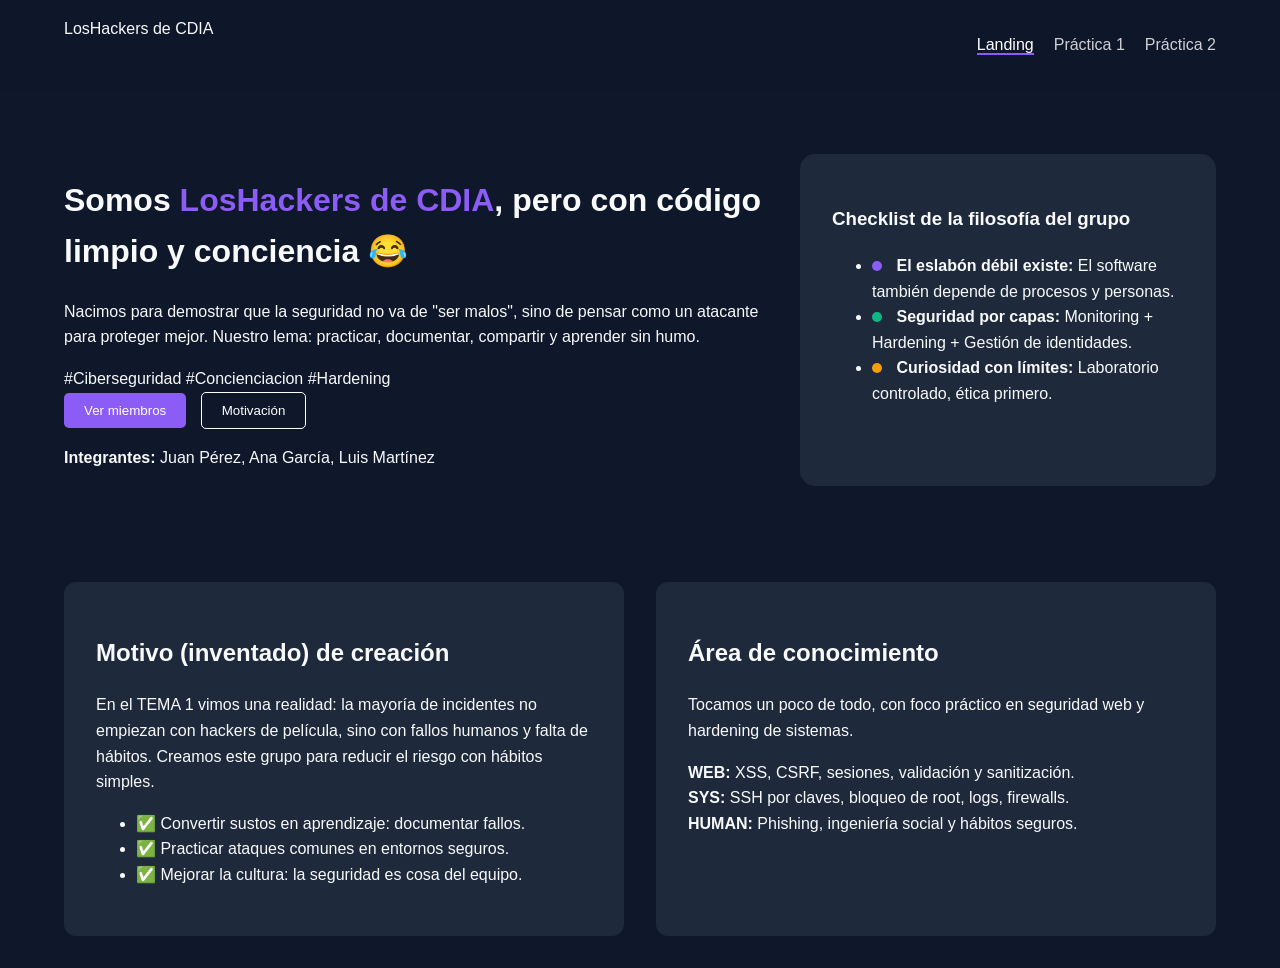
==== index.html @ 5f82275f "Commit inicial" ====
<!doctype html>
<html lang="es">
    <head>
        <meta charset="UTF-8" />
        <meta name="viewport" content="width=device-width, initial-scale=1.0" />
        <title>LosHackers de CDIA - Landing</title>
        <link rel="stylesheet" href="assets/styles.css" />
    </head>
    <body>
        <nav>
            <div class="logo">LosHackers de CDIA</div>
            <ul>
                <li><a href="index.html" class="active">Landing</a></li>
                <li><a href="practica1.html">Práctica 1</a></li>
                <li><a href="#">Práctica 2</a></li>
            </ul>
        </nav>

        <header class="hero">
            <div class="hero-content">
                <h1>
                    Somos <span class="highlight">LosHackers de CDIA</span>,
                    pero con código limpio y conciencia 😂
                </h1>
                <p>
                    Nacimos para demostrar que la seguridad no va de "ser
                    malos", sino de pensar como un atacante para proteger mejor.
                    Nuestro lema: practicar, documentar, compartir y aprender
                    sin humo.
                </p>
                <div class="tags">
                    <span>#Ciberseguridad</span> <span>#Concienciacion</span>
                    <span>#Hardening</span>
                </div>
                <div class="buttons">
                    <button class="btn-primary">Ver miembros</button>
                    <button class="btn-secondary">Motivación</button>
                </div>
                <div class="members">
                    <p>
                        <strong>Integrantes:</strong> Juan Pérez, Ana García,
                        Luis Martínez
                    </p>
                </div>
            </div>
            <div class="philosophy-card">
                <h3>Checklist de la filosofía del grupo</h3>
                <ul>
                    <li>
                        <span class="dot purple"></span>
                        <strong>El eslabón débil existe:</strong> El software
                        también depende de procesos y personas.
                    </li>
                    <li>
                        <span class="dot green"></span>
                        <strong>Seguridad por capas:</strong> Monitoring +
                        Hardening + Gestión de identidades.
                    </li>
                    <li>
                        <span class="dot orange"></span>
                        <strong>Curiosidad con límites:</strong> Laboratorio
                        controlado, ética primero.
                    </li>
                </ul>
            </div>
        </header>

        <main class="grid-container">
            <section class="card">
                <h2>Motivo (inventado) de creación</h2>
                <p>
                    En el TEMA 1 vimos una realidad: la mayoría de incidentes no
                    empiezan con hackers de película, sino con fallos humanos y
                    falta de hábitos. Creamos este grupo para reducir el riesgo
                    con hábitos simples.
                </p>
                <ul>
                    <li>
                        ✅ Convertir sustos en aprendizaje: documentar fallos.
                    </li>
                    <li>✅ Practicar ataques comunes en entornos seguros.</li>
                    <li>
                        ✅ Mejorar la cultura: la seguridad es cosa del equipo.
                    </li>
                </ul>
            </section>

            <section class="card">
                <h2>Área de conocimiento</h2>
                <p>
                    Tocamos un poco de todo, con foco práctico en seguridad web
                    y hardening de sistemas.
                </p>
                <div class="knowledge-item">
                    <strong>WEB:</strong> XSS, CSRF, sesiones, validación y
                    sanitización.
                </div>
                <div class="knowledge-item">
                    <strong>SYS:</strong> SSH por claves, bloqueo de root, logs,
                    firewalls.
                </div>
                <div class="knowledge-item">
                    <strong>HUMAN:</strong> Phishing, ingeniería social y
                    hábitos seguros.
                </div>
            </section>
        </main>

        <script src="script.js"></script>
    </body>
</html>
---- assets/styles.css ----
:root {
    --bg-color: #0f172a;
    --card-bg: #1e293b;
    --text-color: #f8fafc;
    --accent-purple: #8b5cf6;
    --accent-green: #10b981;
}

body {
    background-color: var(--bg-color);
    color: var(--text-color);
    font-family: "Segoe UI", sans-serif;
    margin: 0;
    line-height: 1.6;
}

nav {
    display: flex;
    justify-content: space-between;
    padding: 1rem 5%;
    background: rgba(15, 23, 42, 0.9);
    position: sticky;
    top: 0;
}

nav ul {
    display: flex;
    list-style: none;
    gap: 20px;
}
nav a {
    color: white;
    text-decoration: none;
    opacity: 0.8;
}
nav a.active {
    border-bottom: 2px solid var(--accent-purple);
    opacity: 1;
}

.hero {
    display: flex;
    padding: 4rem 5%;
    gap: 2rem;
    flex-wrap: wrap;
}

.hero-content {
    flex: 2;
    min-width: 300px;
}
.highlight {
    color: var(--accent-purple);
}

.philosophy-card {
    flex: 1;
    background: var(--card-bg);
    padding: 2rem;
    border-radius: 15px;
    min-width: 250px;
}

.grid-container {
    display: grid;
    grid-template-columns: repeat(auto-fit, minmax(300px, 1fr));
    gap: 2rem;
    padding: 2rem 5%;
}

.card {
    background: var(--card-bg);
    padding: 2rem;
    border-radius: 12px;
}

.dot {
    height: 10px;
    width: 10px;
    border-radius: 50%;
    display: inline-block;
    margin-right: 10px;
}
.purple {
    background: var(--accent-purple);
}
.green {
    background: var(--accent-green);
}
.orange {
    background: #f59e0b;
}

.btn-primary {
    background: var(--accent-purple);
    color: white;
    border: none;
    padding: 10px 20px;
    border-radius: 5px;
    cursor: pointer;
}
.btn-secondary {
    background: transparent;
    color: white;
    border: 1px solid white;
    padding: 10px 20px;
    border-radius: 5px;
    margin-left: 10px;
}
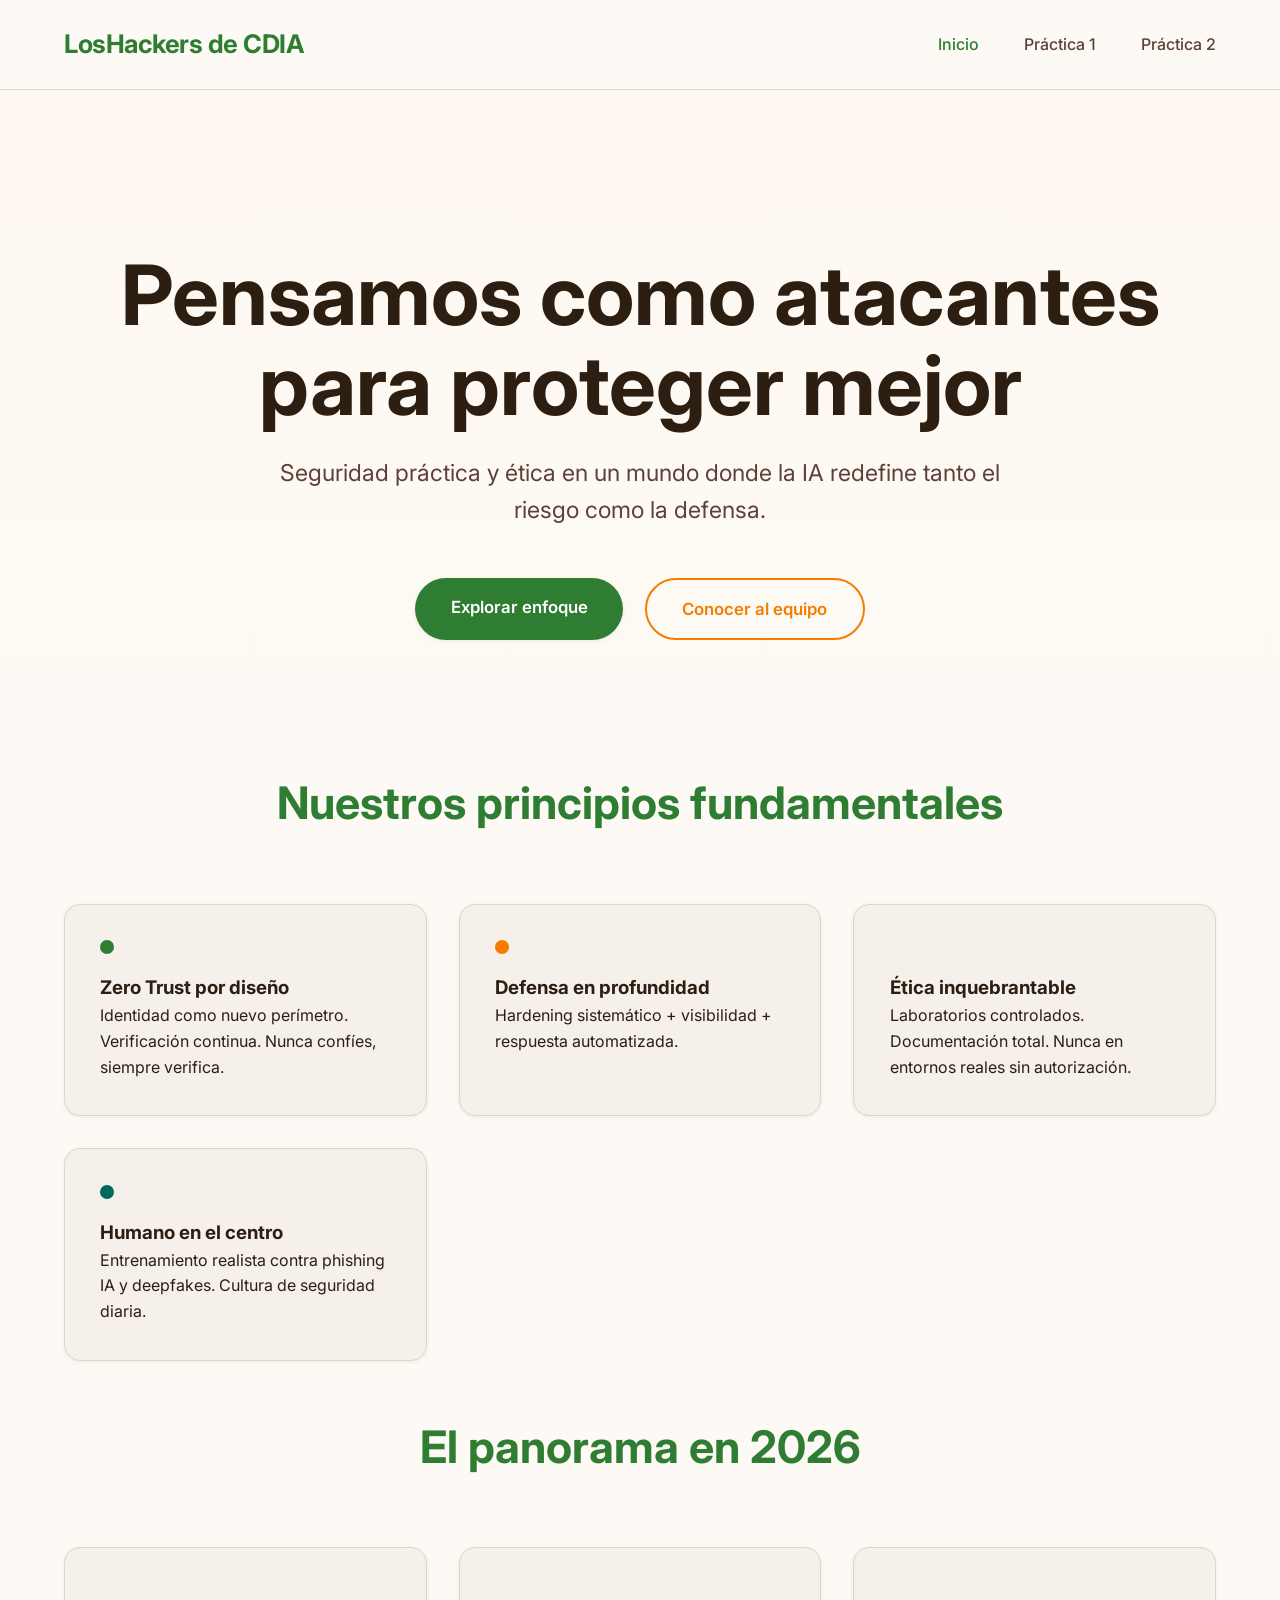
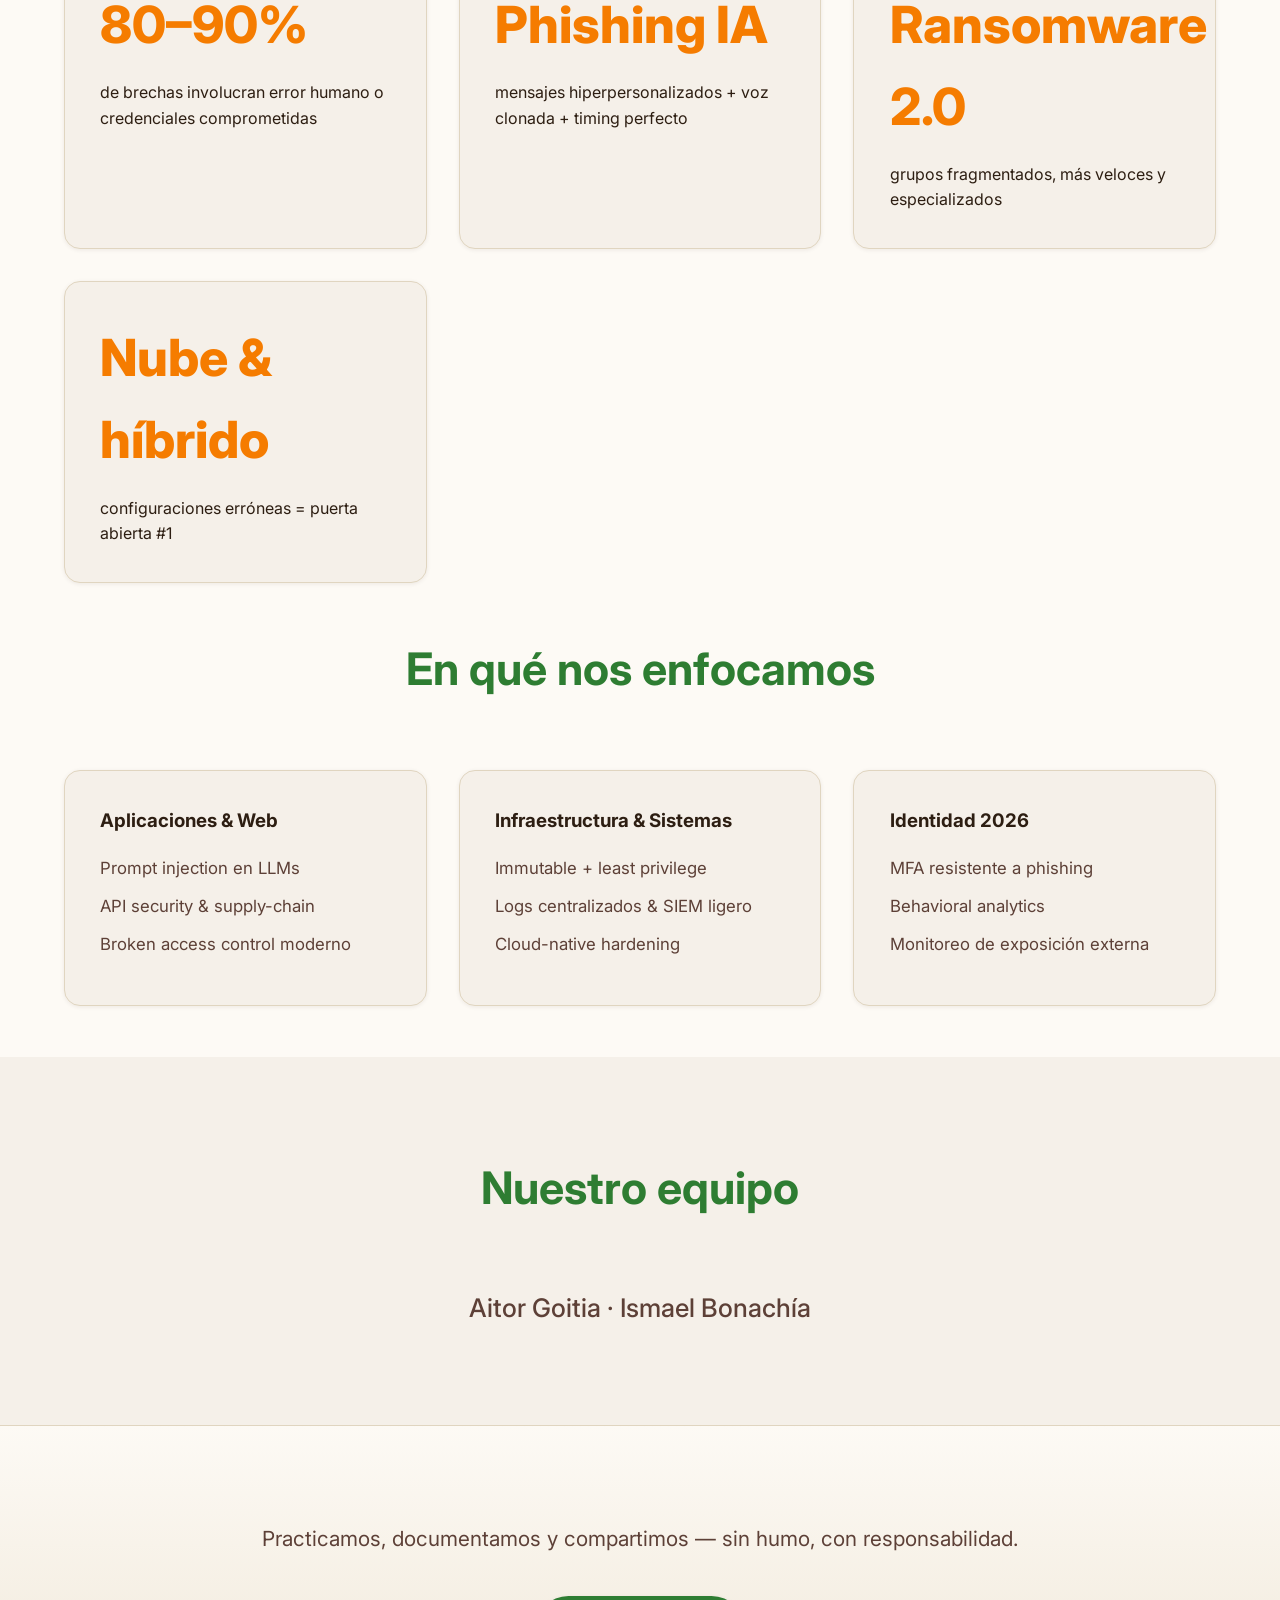
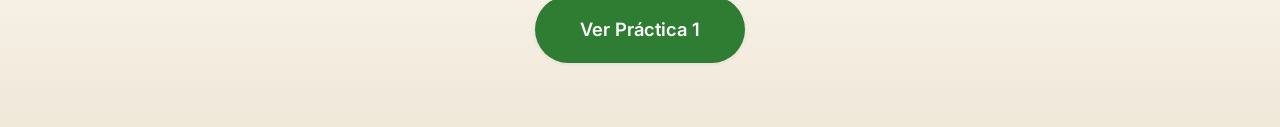
==== commit e600f78e: "Practica 1 añadida" ====
--- a/index.html
+++ b/index.html
@@ -3,109 +3,177 @@
     <head>
         <meta charset="UTF-8" />
         <meta name="viewport" content="width=device-width, initial-scale=1.0" />
-        <title>LosHackers de CDIA - Landing</title>
-        <link rel="stylesheet" href="assets/styles.css" />
+        <title>LosHackers de CDIA – Seguridad Inteligente</title>
+        <link rel="stylesheet" href="assets/styless.css" />
+        <link rel="preconnect" href="https://fonts.googleapis.com" />
+        <link rel="preconnect" href="https://fonts.gstatic.com" crossorigin />
+        <link
+            href="https://fonts.googleapis.com/css2?family=Inter:wght@300;400;500;600;700&display=swap"
+            rel="stylesheet"
+        />
     </head>
     <body>
-        <nav>
+        <nav class="navbar">
             <div class="logo">LosHackers de CDIA</div>
-            <ul>
-                <li><a href="index.html" class="active">Landing</a></li>
+            <ul class="nav-links">
+                <li><a href="index.html" class="active">Inicio</a></li>
                 <li><a href="practica1.html">Práctica 1</a></li>
-                <li><a href="#">Práctica 2</a></li>
+                <li><a href="practica2.html">Práctica 2</a></li>
             </ul>
         </nav>
 
-        <header class="hero">
-            <div class="hero-content">
-                <h1>
-                    Somos <span class="highlight">LosHackers de CDIA</span>,
-                    pero con código limpio y conciencia 😂
-                </h1>
-                <p>
-                    Nacimos para demostrar que la seguridad no va de "ser
-                    malos", sino de pensar como un atacante para proteger mejor.
-                    Nuestro lema: practicar, documentar, compartir y aprender
-                    sin humo.
-                </p>
-                <div class="tags">
-                    <span>#Ciberseguridad</span> <span>#Concienciacion</span>
-                    <span>#Hardening</span>
+        <main>
+            <!-- Hero principal – muy limpio y centrado -->
+            <section class="hero">
+                <div class="hero-content">
+                    <h1>Pensamos como atacantes<br />para proteger mejor</h1>
+                    <p class="hero-subtitle">
+                        Seguridad práctica y ética en un mundo donde la IA
+                        redefine tanto el riesgo como la defensa.
+                    </p>
+
+                    <div class="hero-cta">
+                        <a href="#focus" class="btn-primary"
+                            >Explorar enfoque</a
+                        >
+                        <a href="#team" class="btn-secondary"
+                            >Conocer al equipo</a
+                        >
+                    </div>
                 </div>
-                <div class="buttons">
-                    <button class="btn-primary">Ver miembros</button>
-                    <button class="btn-secondary">Motivación</button>
-                </div>
-                <div class="members">
-                    <p>
-                        <strong>Integrantes:</strong> Juan Pérez, Ana García,
-                        Luis Martínez
-                    </p>
-                </div>
-            </div>
-            <div class="philosophy-card">
-                <h3>Checklist de la filosofía del grupo</h3>
-                <ul>
-                    <li>
-                        <span class="dot purple"></span>
-                        <strong>El eslabón débil existe:</strong> El software
-                        también depende de procesos y personas.
-                    </li>
-                    <li>
-                        <span class="dot green"></span>
-                        <strong>Seguridad por capas:</strong> Monitoring +
-                        Hardening + Gestión de identidades.
-                    </li>
-                    <li>
-                        <span class="dot orange"></span>
-                        <strong>Curiosidad con límites:</strong> Laboratorio
-                        controlado, ética primero.
-                    </li>
-                </ul>
-            </div>
-        </header>
-
-        <main class="grid-container">
-            <section class="card">
-                <h2>Motivo (inventado) de creación</h2>
-                <p>
-                    En el TEMA 1 vimos una realidad: la mayoría de incidentes no
-                    empiezan con hackers de película, sino con fallos humanos y
-                    falta de hábitos. Creamos este grupo para reducir el riesgo
-                    con hábitos simples.
-                </p>
-                <ul>
-                    <li>
-                        ✅ Convertir sustos en aprendizaje: documentar fallos.
-                    </li>
-                    <li>✅ Practicar ataques comunes en entornos seguros.</li>
-                    <li>
-                        ✅ Mejorar la cultura: la seguridad es cosa del equipo.
-                    </li>
-                </ul>
             </section>
 
-            <section class="card">
-                <h2>Área de conocimiento</h2>
+            <!-- Principios – tarjetas con elevación sutil -->
+            <section class="principles" id="principles">
+                <div class="section-header">
+                    <h2>Nuestros principios fundamentales</h2>
+                </div>
+                <div class="grid cards-4">
+                    <div class="card">
+                        <div class="dot primary"></div>
+                        <h3>Zero Trust por diseño</h3>
+                        <p>
+                            Identidad como nuevo perímetro. Verificación
+                            continua. Nunca confíes, siempre verifica.
+                        </p>
+                    </div>
+                    <div class="card">
+                        <div class="dot accent"></div>
+                        <h3>Defensa en profundidad</h3>
+                        <p>
+                            Hardening sistemático + visibilidad + respuesta
+                            automatizada.
+                        </p>
+                    </div>
+                    <div class="card">
+                        <div class="dot indigo"></div>
+                        <h3>Ética inquebrantable</h3>
+                        <p>
+                            Laboratorios controlados. Documentación total. Nunca
+                            en entornos reales sin autorización.
+                        </p>
+                    </div>
+                    <div class="card">
+                        <div class="dot teal"></div>
+                        <h3>Humano en el centro</h3>
+                        <p>
+                            Entrenamiento realista contra phishing IA y
+                            deepfakes. Cultura de seguridad diaria.
+                        </p>
+                    </div>
+                </div>
+                <br />
+                <br />
+            </section>
+
+            <!-- Por qué 2026 – stats / bloques cortos -->
+            <section class="why">
+                <div class="section-header">
+                    <h2>El panorama en 2026</h2>
+                </div>
+                <div class="grid cards-4">
+                    <div class="stat-card">
+                        <div class="stat-number">80–90%</div>
+                        <p>
+                            de brechas involucran error humano o credenciales
+                            comprometidas
+                        </p>
+                    </div>
+                    <div class="stat-card">
+                        <div class="stat-number">Phishing IA</div>
+                        <p>
+                            mensajes hiperpersonalizados + voz clonada + timing
+                            perfecto
+                        </p>
+                    </div>
+                    <div class="stat-card">
+                        <div class="stat-number">Ransomware 2.0</div>
+                        <p>grupos fragmentados, más veloces y especializados</p>
+                    </div>
+                    <div class="stat-card">
+                        <div class="stat-number">Nube & híbrido</div>
+                        <p>configuraciones erróneas = puerta abierta #1</p>
+                    </div>
+                </div>
+                <br />
+                <br />
+            </section>
+
+            <!-- Enfoque actual – grid limpio -->
+            <section class="focus" id="focus">
+                <div class="section-header">
+                    <h2>En qué nos enfocamos</h2>
+                </div>
+                <div class="grid cards-2">
+                    <div class="focus-card">
+                        <h3>Aplicaciones & Web</h3>
+                        <ul>
+                            <li>Prompt injection en LLMs</li>
+                            <li>API security & supply-chain</li>
+                            <li>Broken access control moderno</li>
+                        </ul>
+                    </div>
+                    <div class="focus-card">
+                        <h3>Infraestructura & Sistemas</h3>
+                        <ul>
+                            <li>Immutable + least privilege</li>
+                            <li>Logs centralizados & SIEM ligero</li>
+                            <li>Cloud-native hardening</li>
+                        </ul>
+                    </div>
+                    <div class="focus-card">
+                        <h3>Identidad 2026</h3>
+                        <ul>
+                            <li>MFA resistente a phishing</li>
+                            <li>Behavioral analytics</li>
+                            <li>Monitoreo de exposición externa</li>
+                        </ul>
+                    </div>
+                </div>
+                <br />
+                <br />
+            </section>
+
+            <!-- Equipo – minimal -->
+            <section class="team" id="team">
+                <div class="section-header">
+                    <h2>Nuestro equipo</h2>
+                </div>
+                <p class="team-text">Aitor Goitia · Ismael Bonachía</p>
+            </section>
+
+            <!-- Footer CTA -->
+            <footer class="footer">
                 <p>
-                    Tocamos un poco de todo, con foco práctico en seguridad web
-                    y hardening de sistemas.
+                    Practicamos, documentamos y compartimos — sin humo, con
+                    responsabilidad.
                 </p>
-                <div class="knowledge-item">
-                    <strong>WEB:</strong> XSS, CSRF, sesiones, validación y
-                    sanitización.
+                <div class="footer-cta">
+                    <a href="practica1.html" class="btn-primary"
+                        >Ver Práctica 1</a
+                    >
                 </div>
-                <div class="knowledge-item">
-                    <strong>SYS:</strong> SSH por claves, bloqueo de root, logs,
-                    firewalls.
-                </div>
-                <div class="knowledge-item">
-                    <strong>HUMAN:</strong> Phishing, ingeniería social y
-                    hábitos seguros.
-                </div>
-            </section>
+            </footer>
         </main>
-
-        <script src="script.js"></script>
     </body>
 </html>
--- a/assets/styless.css
+++ b/assets/styless.css
@@ -0,0 +1,258 @@
+:root {
+    --primary: #2e7d32; /* Verde bosque profundo – confianza y crecimiento */
+    --primary-dark: #1b5e20;
+    --accent: #f57c00; /* Ámbar/naranja cálido – energía y CTA */
+    --teal: #00695c; /* Teal oscuro para variedad */
+    --text: #2d1e12; /* Marrón casi negro cálido */
+    --text-light: #5d4037;
+    --bg: #fdfaf5; /* Crema cálido suave – no blanco puro */
+    --surface: #f5f0e9; /* Beige claro para tarjetas */
+    --border: #e0d5c0;
+    --shadow-sm: 0 1px 4px rgba(45, 30, 18, 0.08);
+    --shadow-md: 0 8px 28px rgba(45, 30, 18, 0.1);
+    --radius: 16px; /* Bordes más suaves y modernos */
+}
+
+* {
+    margin: 0;
+    padding: 0;
+    box-sizing: border-box;
+}
+
+body {
+    font-family: "Inter", system-ui, sans-serif;
+    background: var(--bg);
+    color: var(--text);
+    line-height: 1.6;
+}
+
+.navbar {
+    display: flex;
+    justify-content: space-between;
+    align-items: center;
+    padding: 1.5rem 5%;
+    border-bottom: 1px solid var(--border);
+    background: var(--bg);
+    position: sticky;
+    top: 0;
+    z-index: 100;
+}
+
+.logo {
+    font-size: 1.6rem;
+    font-weight: 700;
+    color: var(--primary);
+    letter-spacing: -0.5px;
+}
+
+.nav-links {
+    display: flex;
+    gap: 2.8rem;
+    list-style: none;
+}
+
+.nav-links a {
+    color: var(--text-light);
+    text-decoration: none;
+    font-weight: 500;
+    transition: color 0.22s;
+}
+
+.nav-links a:hover,
+.nav-links a.active {
+    color: var(--primary);
+}
+
+/* Hero – fondo sutil cálido */
+.hero {
+    padding: 10rem 5% 8rem;
+    text-align: center;
+    background: linear-gradient(to bottom, #fef8f0, var(--bg));
+}
+
+.hero h1 {
+    font-size: clamp(3.2rem, 7.5vw, 5.2rem);
+    font-weight: 700;
+    line-height: 1.08;
+    margin-bottom: 1.6rem;
+    color: var(--text);
+}
+
+.hero-subtitle {
+    font-size: 1.45rem;
+    color: var(--text-light);
+    max-width: 720px;
+    margin: 0 auto 3rem;
+}
+
+.hero-cta {
+    display: flex;
+    gap: 1.4rem;
+    justify-content: center;
+    flex-wrap: wrap;
+}
+
+/* Botones – estilo premium cálido */
+.btn-primary,
+.btn-secondary {
+    padding: 1rem 2.2rem;
+    font-size: 1.05rem;
+    font-weight: 600;
+    border-radius: 999px;
+    cursor: pointer;
+    transition: all 0.28s ease;
+    text-decoration: none;
+    display: inline-block;
+}
+
+.btn-primary {
+    background: var(--primary);
+    color: white;
+    box-shadow: var(--shadow-sm);
+}
+
+.btn-primary:hover {
+    background: var(--primary-dark);
+    transform: translateY(-2px);
+    box-shadow: var(--shadow-md);
+}
+
+.btn-secondary {
+    background: transparent;
+    color: var(--accent);
+    border: 2px solid var(--accent);
+}
+
+.btn-secondary:hover {
+    background: var(--accent);
+    color: white;
+    transform: translateY(-2px);
+}
+
+/* Secciones genéricas */
+.section-header {
+    text-align: center;
+    margin-bottom: 4rem;
+}
+
+.section-header h2 {
+    font-size: 2.8rem;
+    font-weight: 700;
+    color: var(--primary);
+}
+
+.grid {
+    display: grid;
+    gap: 2rem;
+    padding: 0 5%;
+    max-width: 1440px;
+    margin: 0 auto;
+}
+
+.cards-4 {
+    grid-template-columns: repeat(auto-fit, minmax(280px, 1fr));
+}
+.cards-2 {
+    grid-template-columns: repeat(auto-fit, minmax(360px, 1fr));
+}
+
+.card,
+.focus-card,
+.stat-card {
+    background: var(--surface);
+    border-radius: var(--radius);
+    padding: 2.2rem;
+    box-shadow: var(--shadow-sm);
+    transition: all 0.25s ease;
+    border: 1px solid var(--border);
+}
+
+.card:hover,
+.focus-card:hover,
+.stat-card:hover {
+    transform: translateY(-6px);
+    box-shadow: var(--shadow-md);
+}
+
+.dot {
+    width: 14px;
+    height: 14px;
+    border-radius: 50%;
+    margin-bottom: 1.2rem;
+}
+
+.primary {
+    background: var(--primary);
+}
+.accent {
+    background: var(--accent);
+}
+.teal {
+    background: var(--teal);
+}
+
+.stat-number {
+    font-size: 3.2rem;
+    font-weight: 800;
+    color: var(--accent);
+    margin-bottom: 0.9rem;
+}
+
+.focus-card ul {
+    list-style: none;
+    margin-top: 1.2rem;
+}
+
+.focus-card li {
+    margin-bottom: 0.7rem;
+    color: var(--text-light);
+    font-size: 1.05rem;
+}
+
+.team {
+    padding: 6rem 5%;
+    text-align: center;
+    background: var(--surface);
+}
+
+.team-text {
+    font-size: 1.6rem;
+    color: var(--text-light);
+    margin-top: 1.8rem;
+    font-weight: 500;
+}
+
+.footer {
+    padding: 6rem 5% 4rem;
+    text-align: center;
+    background: linear-gradient(to top, #f0e8d9, var(--bg));
+    border-top: 1px solid var(--border);
+}
+
+.footer p {
+    font-size: 1.3rem;
+    color: var(--text-light);
+    margin-bottom: 2.5rem;
+}
+
+.footer-cta .btn-primary {
+    font-size: 1.15rem;
+    padding: 1.2rem 2.8rem;
+}
+
+/* Responsive */
+@media (max-width: 768px) {
+    .hero {
+        padding: 7rem 5% 5rem;
+    }
+    .hero h1 {
+        font-size: 3rem;
+    }
+    .hero-cta {
+        flex-direction: column;
+        gap: 1rem;
+    }
+    .section-header h2 {
+        font-size: 2.2rem;
+    }
+}
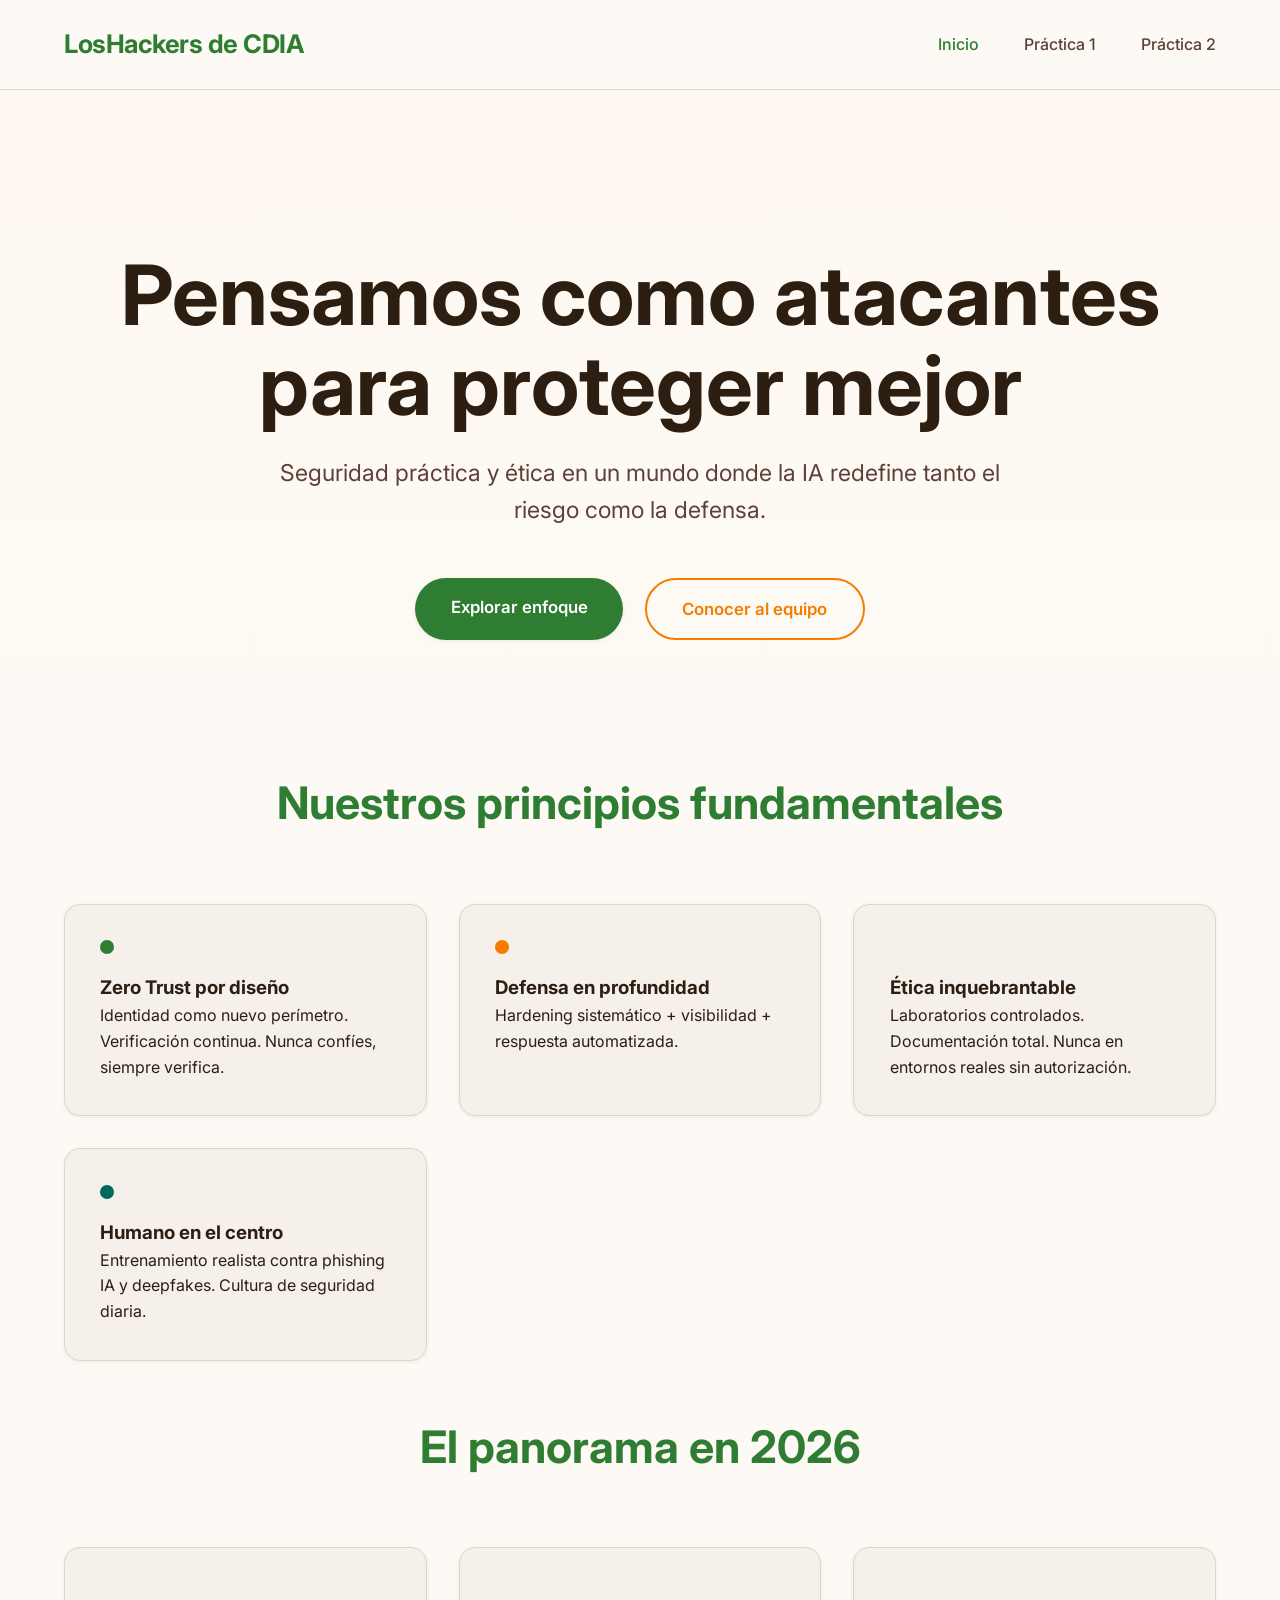
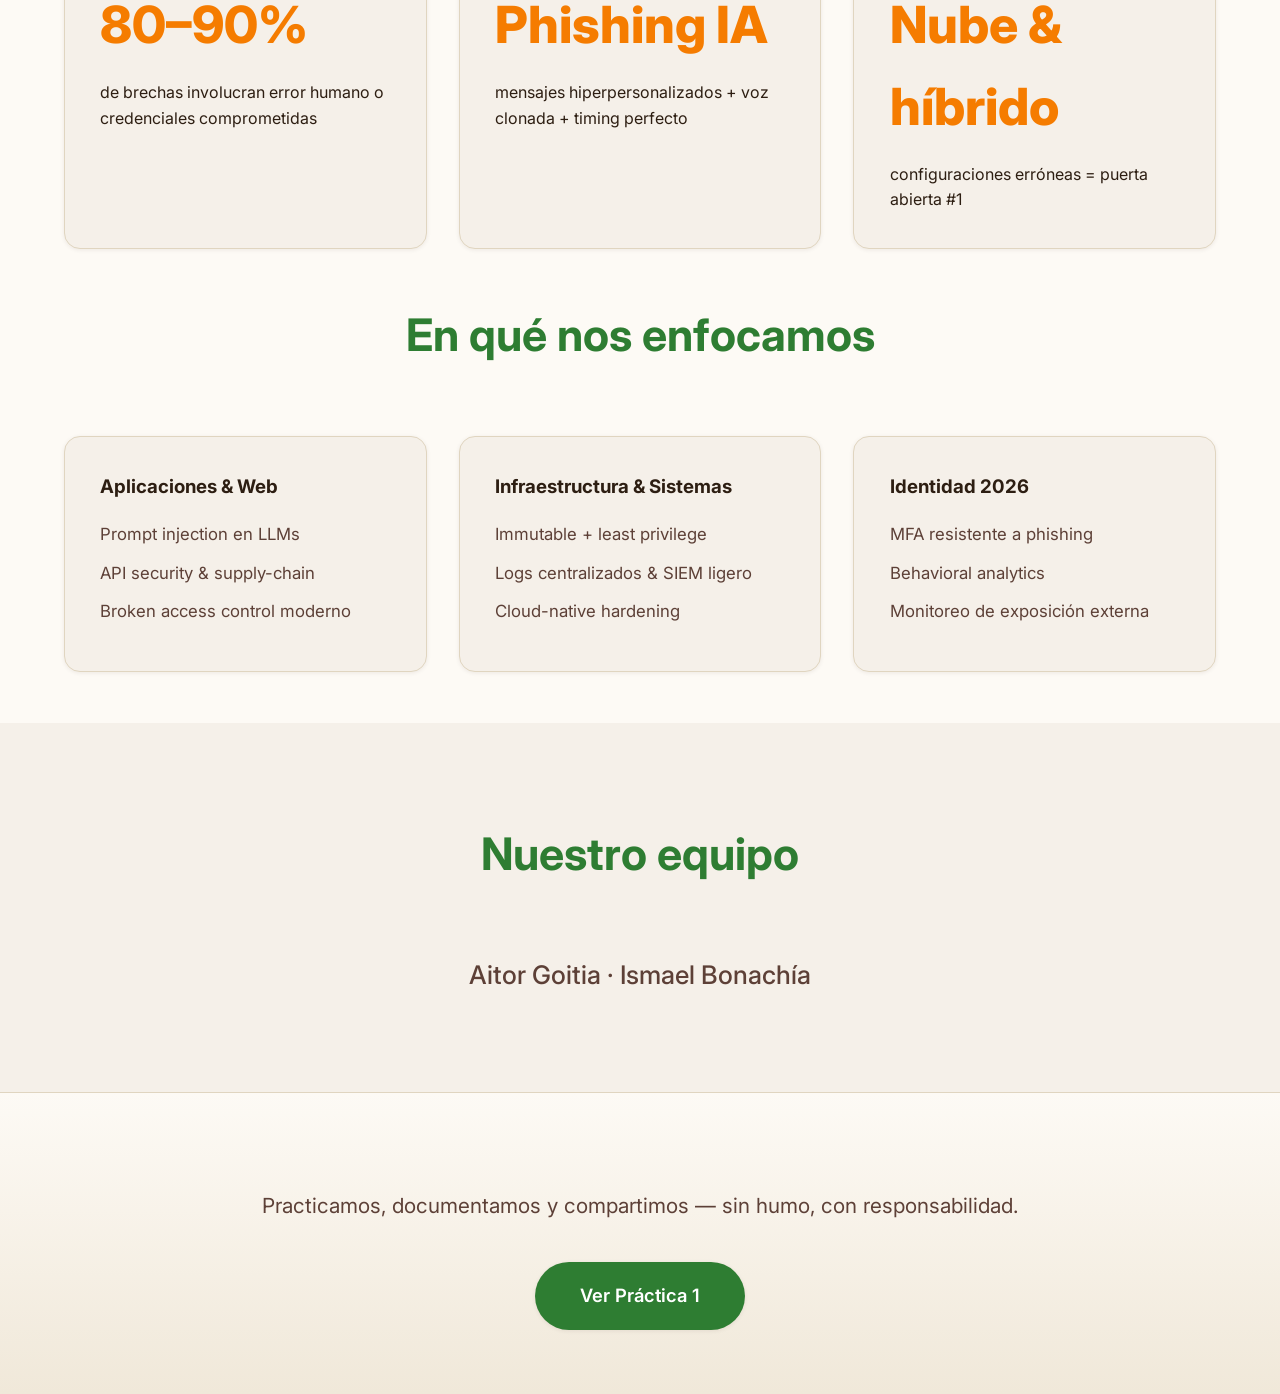
==== commit c8bc1324: "Cambios practica 2" ====
--- a/index.html
+++ b/index.html
@@ -4,7 +4,7 @@
         <meta charset="UTF-8" />
         <meta name="viewport" content="width=device-width, initial-scale=1.0" />
         <title>LosHackers de CDIA – Seguridad Inteligente</title>
-        <link rel="stylesheet" href="assets/styless.css" />
+        <link rel="stylesheet" href="assets/styles.css" />
         <link rel="preconnect" href="https://fonts.googleapis.com" />
         <link rel="preconnect" href="https://fonts.gstatic.com" crossorigin />
         <link
@@ -107,10 +107,6 @@
                         </p>
                     </div>
                     <div class="stat-card">
-                        <div class="stat-number">Ransomware 2.0</div>
-                        <p>grupos fragmentados, más veloces y especializados</p>
-                    </div>
-                    <div class="stat-card">
                         <div class="stat-number">Nube & híbrido</div>
                         <p>configuraciones erróneas = puerta abierta #1</p>
                     </div>
--- a/assets/styles.css
+++ b/assets/styles.css
@@ -0,0 +1,258 @@
+:root {
+    --primary: #2e7d32; /* Verde bosque profundo – confianza y crecimiento */
+    --primary-dark: #1b5e20;
+    --accent: #f57c00; /* Ámbar/naranja cálido – energía y CTA */
+    --teal: #00695c; /* Teal oscuro para variedad */
+    --text: #2d1e12; /* Marrón casi negro cálido */
+    --text-light: #5d4037;
+    --bg: #fdfaf5; /* Crema cálido suave – no blanco puro */
+    --surface: #f5f0e9; /* Beige claro para tarjetas */
+    --border: #e0d5c0;
+    --shadow-sm: 0 1px 4px rgba(45, 30, 18, 0.08);
+    --shadow-md: 0 8px 28px rgba(45, 30, 18, 0.1);
+    --radius: 16px; /* Bordes más suaves y modernos */
+}
+
+* {
+    margin: 0;
+    padding: 0;
+    box-sizing: border-box;
+}
+
+body {
+    font-family: "Inter", system-ui, sans-serif;
+    background: var(--bg);
+    color: var(--text);
+    line-height: 1.6;
+}
+
+.navbar {
+    display: flex;
+    justify-content: space-between;
+    align-items: center;
+    padding: 1.5rem 5%;
+    border-bottom: 1px solid var(--border);
+    background: var(--bg);
+    position: sticky;
+    top: 0;
+    z-index: 100;
+}
+
+.logo {
+    font-size: 1.6rem;
+    font-weight: 700;
+    color: var(--primary);
+    letter-spacing: -0.5px;
+}
+
+.nav-links {
+    display: flex;
+    gap: 2.8rem;
+    list-style: none;
+}
+
+.nav-links a {
+    color: var(--text-light);
+    text-decoration: none;
+    font-weight: 500;
+    transition: color 0.22s;
+}
+
+.nav-links a:hover,
+.nav-links a.active {
+    color: var(--primary);
+}
+
+/* Hero – fondo sutil cálido */
+.hero {
+    padding: 10rem 5% 8rem;
+    text-align: center;
+    background: linear-gradient(to bottom, #fef8f0, var(--bg));
+}
+
+.hero h1 {
+    font-size: clamp(3.2rem, 7.5vw, 5.2rem);
+    font-weight: 700;
+    line-height: 1.08;
+    margin-bottom: 1.6rem;
+    color: var(--text);
+}
+
+.hero-subtitle {
+    font-size: 1.45rem;
+    color: var(--text-light);
+    max-width: 720px;
+    margin: 0 auto 3rem;
+}
+
+.hero-cta {
+    display: flex;
+    gap: 1.4rem;
+    justify-content: center;
+    flex-wrap: wrap;
+}
+
+/* Botones – estilo premium cálido */
+.btn-primary,
+.btn-secondary {
+    padding: 1rem 2.2rem;
+    font-size: 1.05rem;
+    font-weight: 600;
+    border-radius: 999px;
+    cursor: pointer;
+    transition: all 0.28s ease;
+    text-decoration: none;
+    display: inline-block;
+}
+
+.btn-primary {
+    background: var(--primary);
+    color: white;
+    box-shadow: var(--shadow-sm);
+}
+
+.btn-primary:hover {
+    background: var(--primary-dark);
+    transform: translateY(-2px);
+    box-shadow: var(--shadow-md);
+}
+
+.btn-secondary {
+    background: transparent;
+    color: var(--accent);
+    border: 2px solid var(--accent);
+}
+
+.btn-secondary:hover {
+    background: var(--accent);
+    color: white;
+    transform: translateY(-2px);
+}
+
+/* Secciones genéricas */
+.section-header {
+    text-align: center;
+    margin-bottom: 4rem;
+}
+
+.section-header h2 {
+    font-size: 2.8rem;
+    font-weight: 700;
+    color: var(--primary);
+}
+
+.grid {
+    display: grid;
+    gap: 2rem;
+    padding: 0 5%;
+    max-width: 1440px;
+    margin: 0 auto;
+}
+
+.cards-4 {
+    grid-template-columns: repeat(auto-fit, minmax(280px, 1fr));
+}
+.cards-2 {
+    grid-template-columns: repeat(auto-fit, minmax(360px, 1fr));
+}
+
+.card,
+.focus-card,
+.stat-card {
+    background: var(--surface);
+    border-radius: var(--radius);
+    padding: 2.2rem;
+    box-shadow: var(--shadow-sm);
+    transition: all 0.25s ease;
+    border: 1px solid var(--border);
+}
+
+.card:hover,
+.focus-card:hover,
+.stat-card:hover {
+    transform: translateY(-6px);
+    box-shadow: var(--shadow-md);
+}
+
+.dot {
+    width: 14px;
+    height: 14px;
+    border-radius: 50%;
+    margin-bottom: 1.2rem;
+}
+
+.primary {
+    background: var(--primary);
+}
+.accent {
+    background: var(--accent);
+}
+.teal {
+    background: var(--teal);
+}
+
+.stat-number {
+    font-size: 3.2rem;
+    font-weight: 800;
+    color: var(--accent);
+    margin-bottom: 0.9rem;
+}
+
+.focus-card ul {
+    list-style: none;
+    margin-top: 1.2rem;
+}
+
+.focus-card li {
+    margin-bottom: 0.7rem;
+    color: var(--text-light);
+    font-size: 1.05rem;
+}
+
+.team {
+    padding: 6rem 5%;
+    text-align: center;
+    background: var(--surface);
+}
+
+.team-text {
+    font-size: 1.6rem;
+    color: var(--text-light);
+    margin-top: 1.8rem;
+    font-weight: 500;
+}
+
+.footer {
+    padding: 6rem 5% 4rem;
+    text-align: center;
+    background: linear-gradient(to top, #f0e8d9, var(--bg));
+    border-top: 1px solid var(--border);
+}
+
+.footer p {
+    font-size: 1.3rem;
+    color: var(--text-light);
+    margin-bottom: 2.5rem;
+}
+
+.footer-cta .btn-primary {
+    font-size: 1.15rem;
+    padding: 1.2rem 2.8rem;
+}
+
+/* Responsive */
+@media (max-width: 768px) {
+    .hero {
+        padding: 7rem 5% 5rem;
+    }
+    .hero h1 {
+        font-size: 3rem;
+    }
+    .hero-cta {
+        flex-direction: column;
+        gap: 1rem;
+    }
+    .section-header h2 {
+        font-size: 2.2rem;
+    }
+}
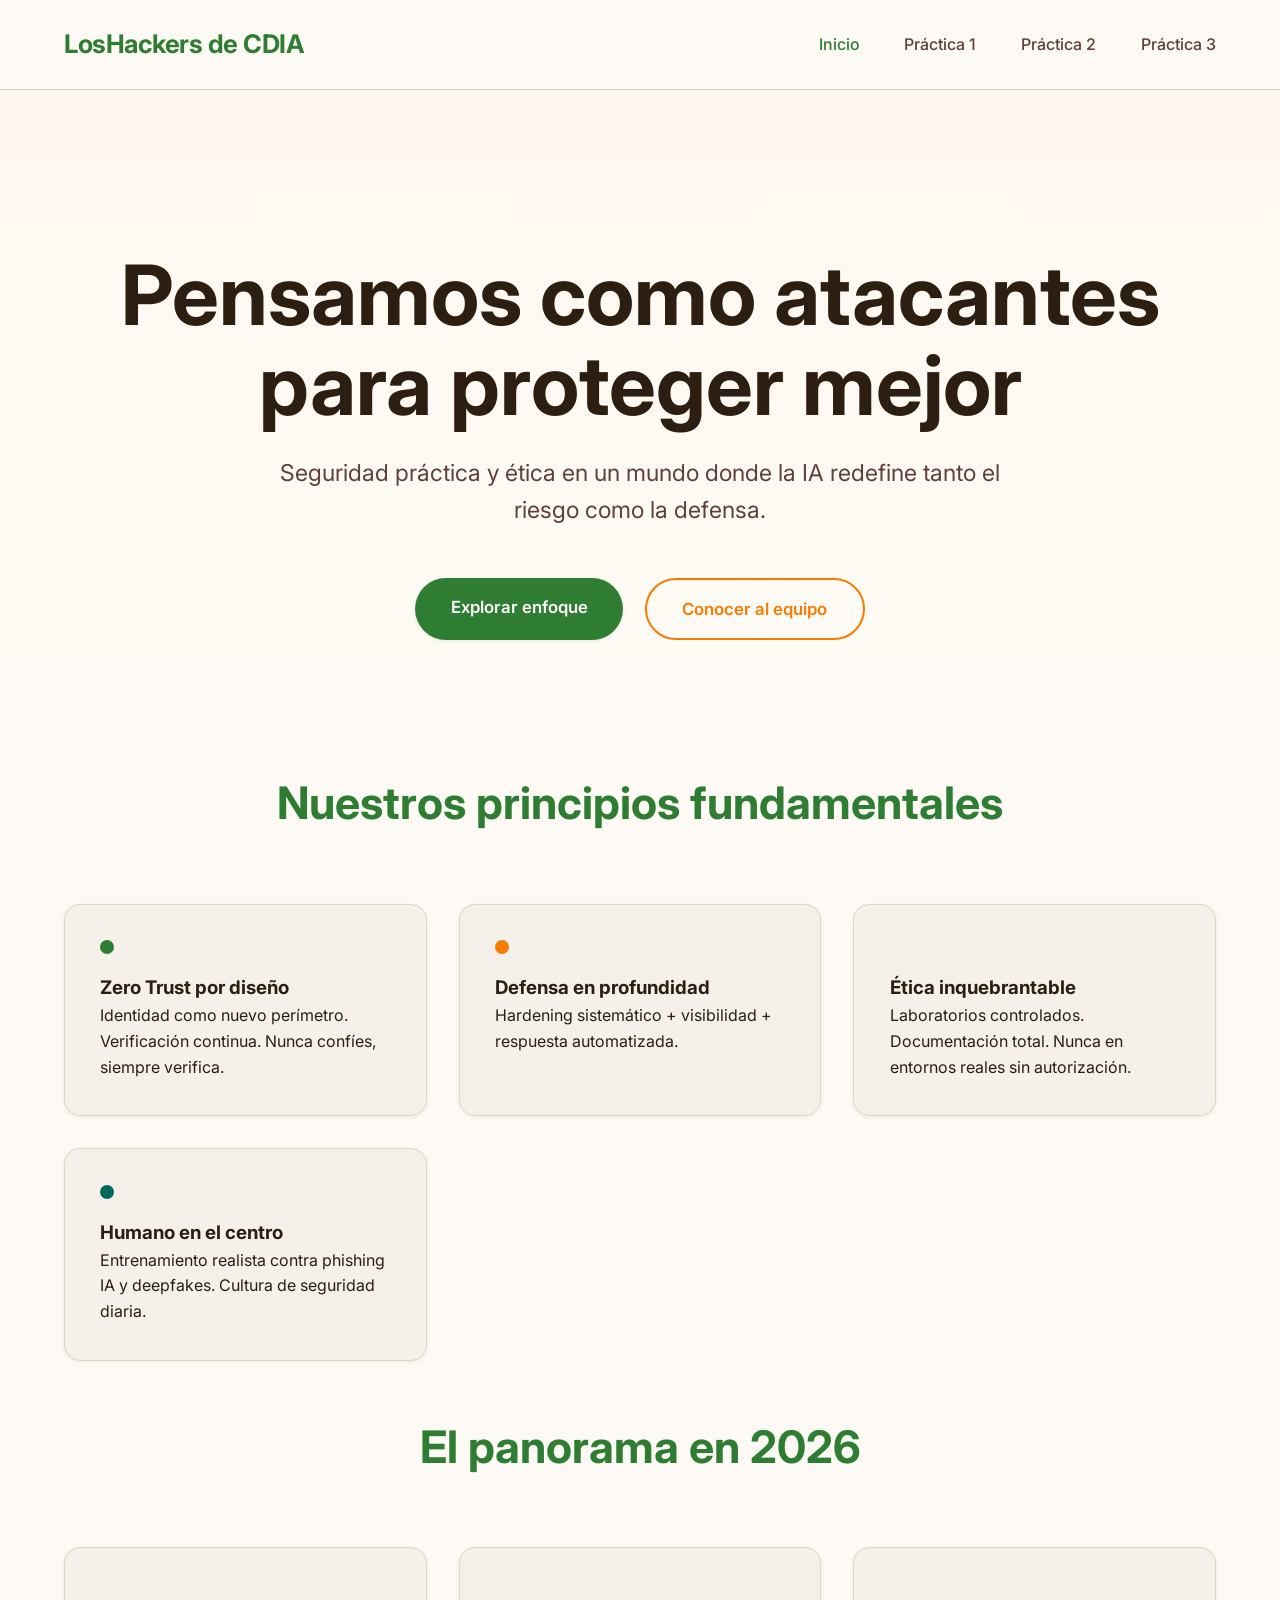
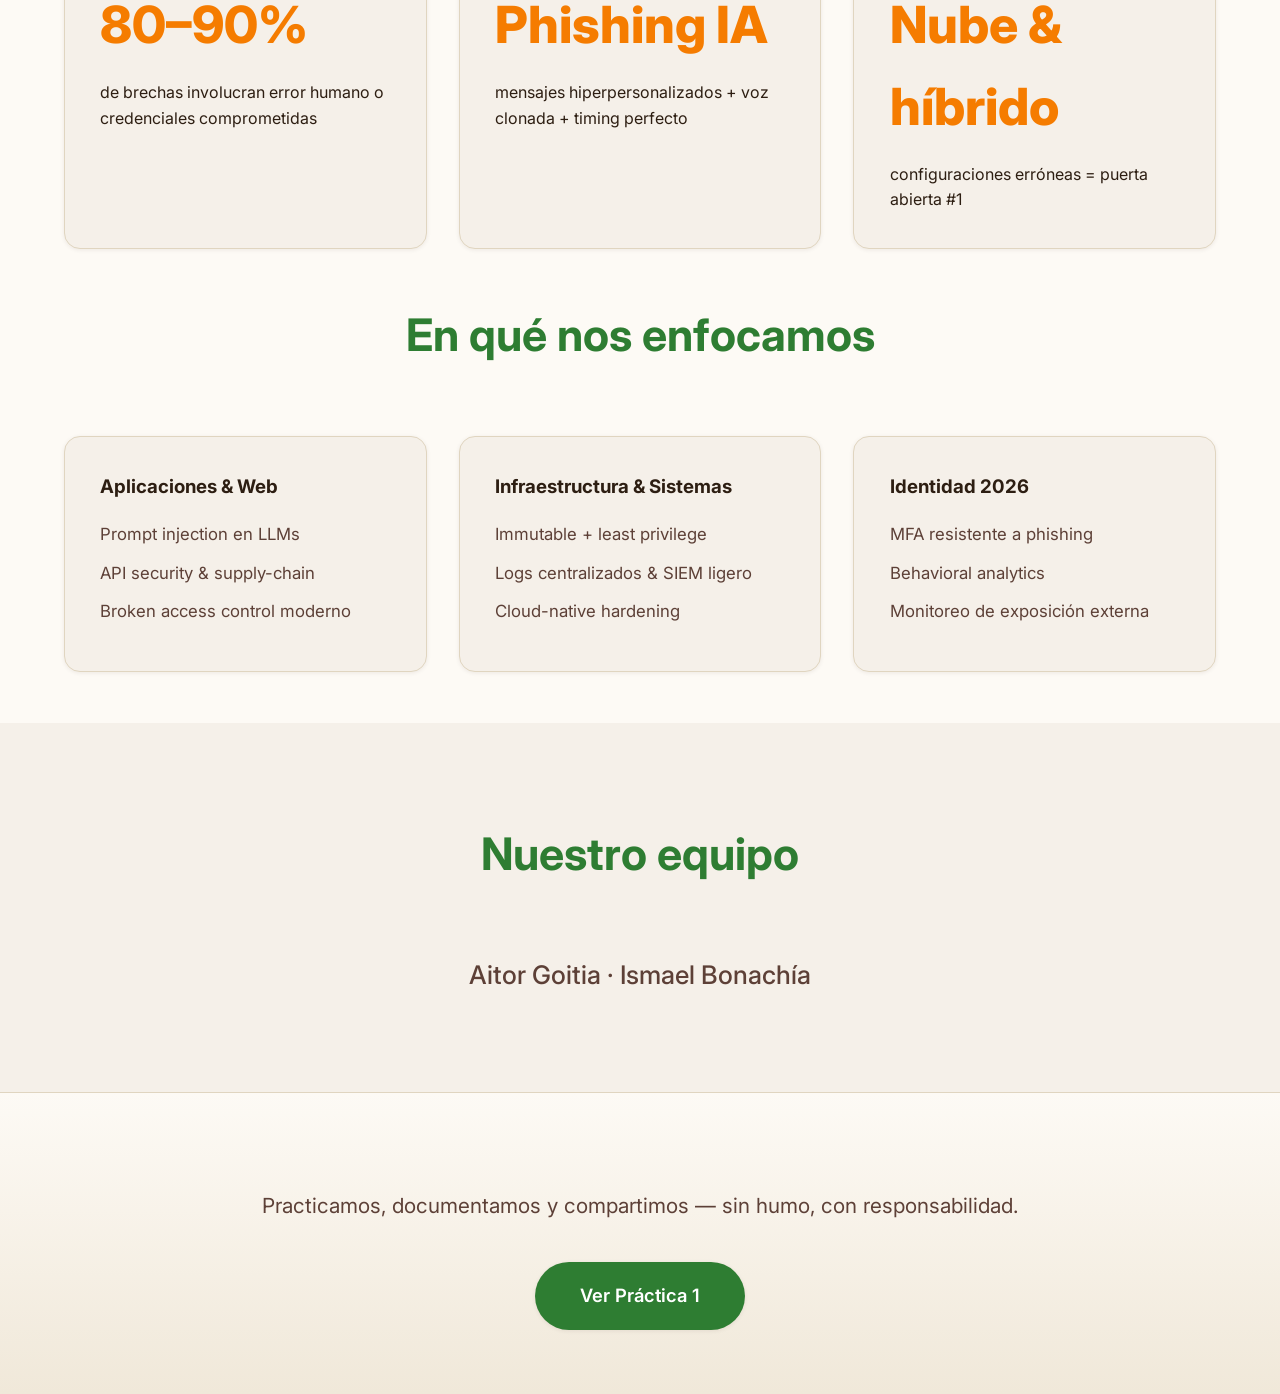
==== commit 442bd816: "practica3" ====
--- a/index.html
+++ b/index.html
@@ -19,6 +19,7 @@
                 <li><a href="index.html" class="active">Inicio</a></li>
                 <li><a href="practica1.html">Práctica 1</a></li>
                 <li><a href="practica2.html">Práctica 2</a></li>
+                <li><a href="practica3.html">Práctica 3</a></li>
             </ul>
         </nav>
 
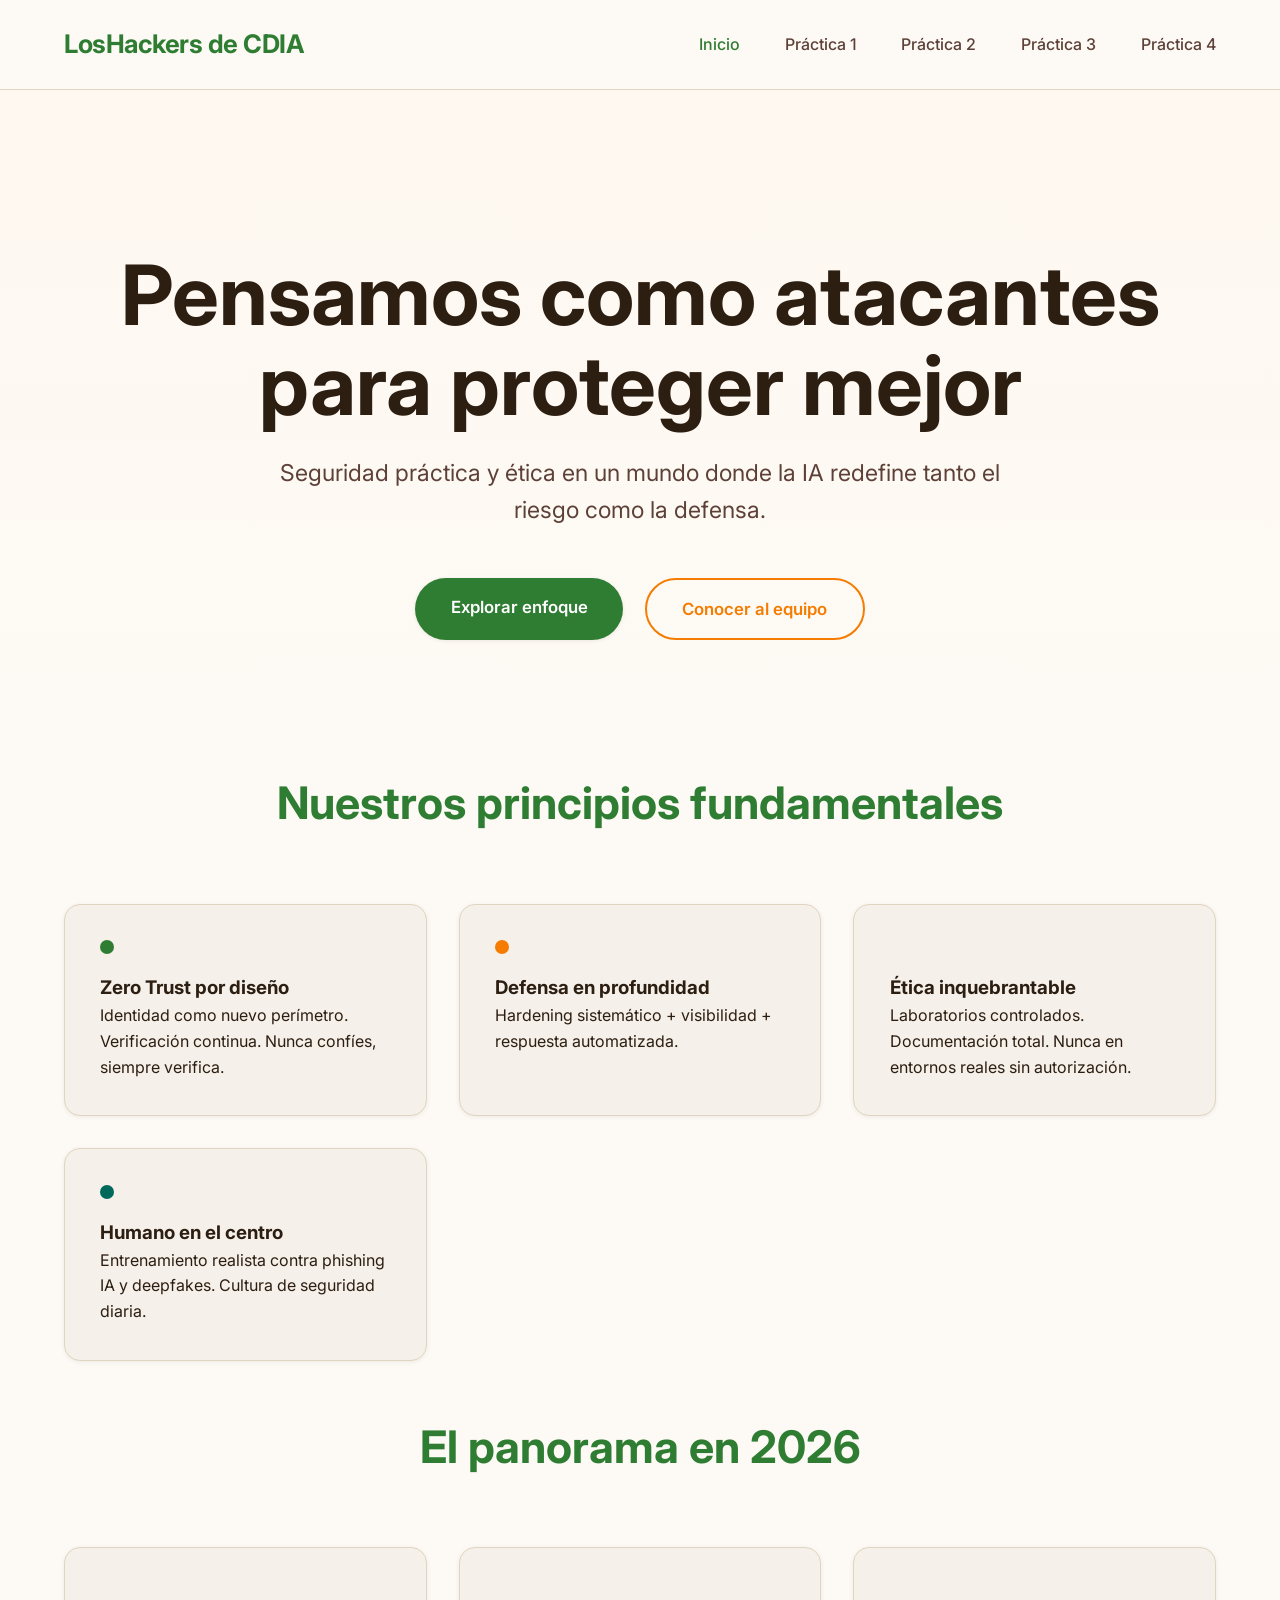
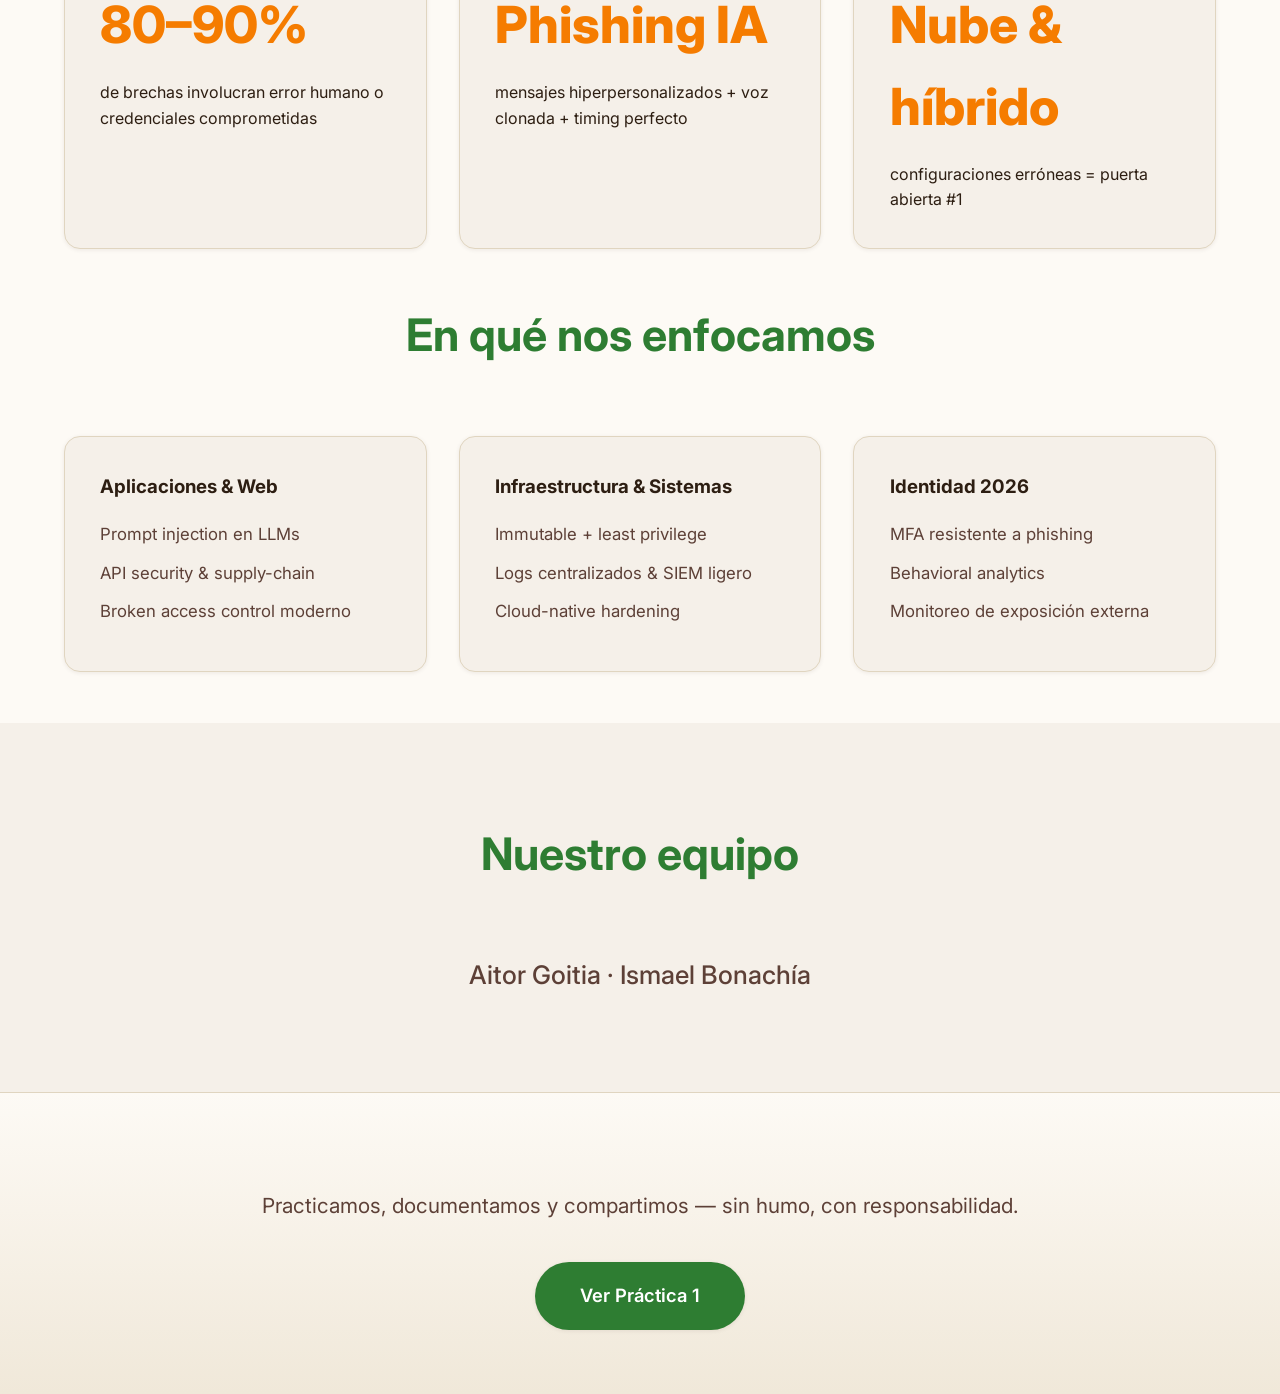
==== commit 472449b2: "cambio" ====
--- a/index.html
+++ b/index.html
@@ -20,6 +20,7 @@
                 <li><a href="practica1.html">Práctica 1</a></li>
                 <li><a href="practica2.html">Práctica 2</a></li>
                 <li><a href="practica3.html">Práctica 3</a></li>
+                <li><a href="practica4.html">Práctica 4</a></li>
             </ul>
         </nav>
 
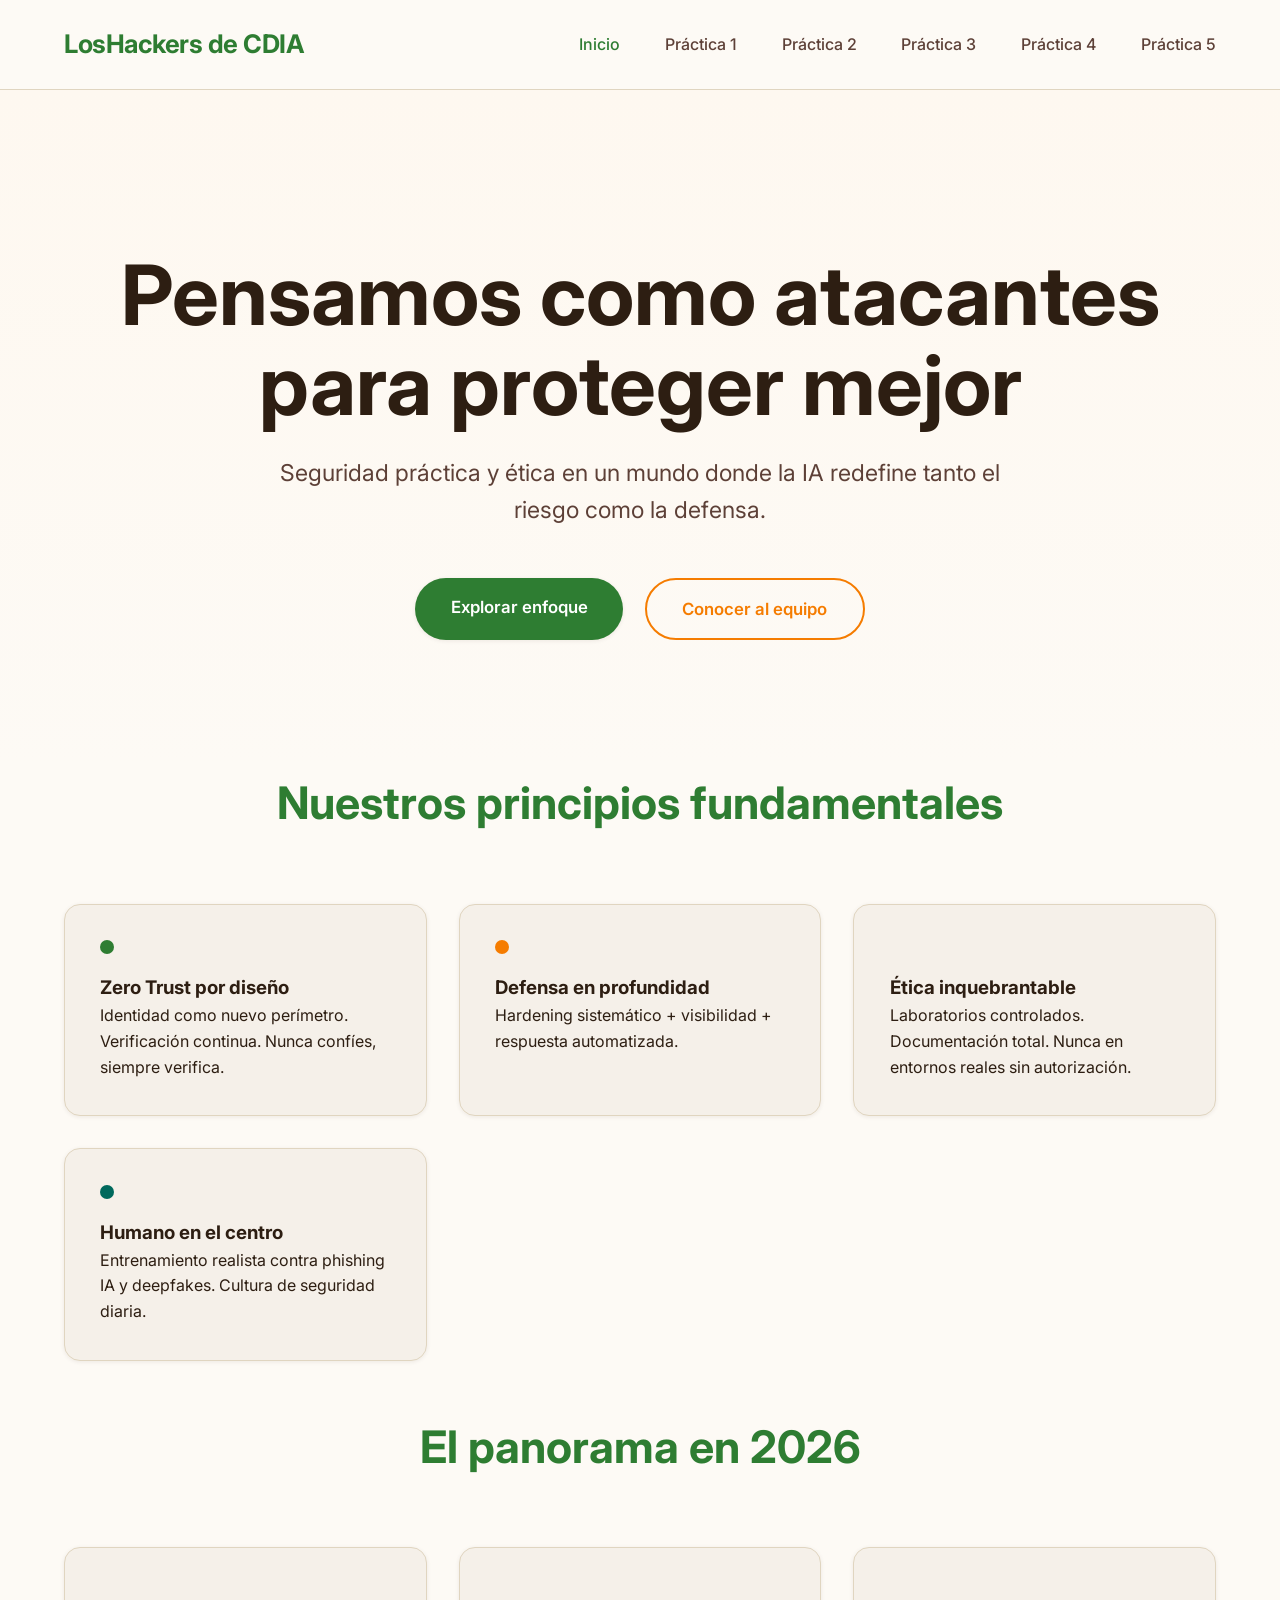
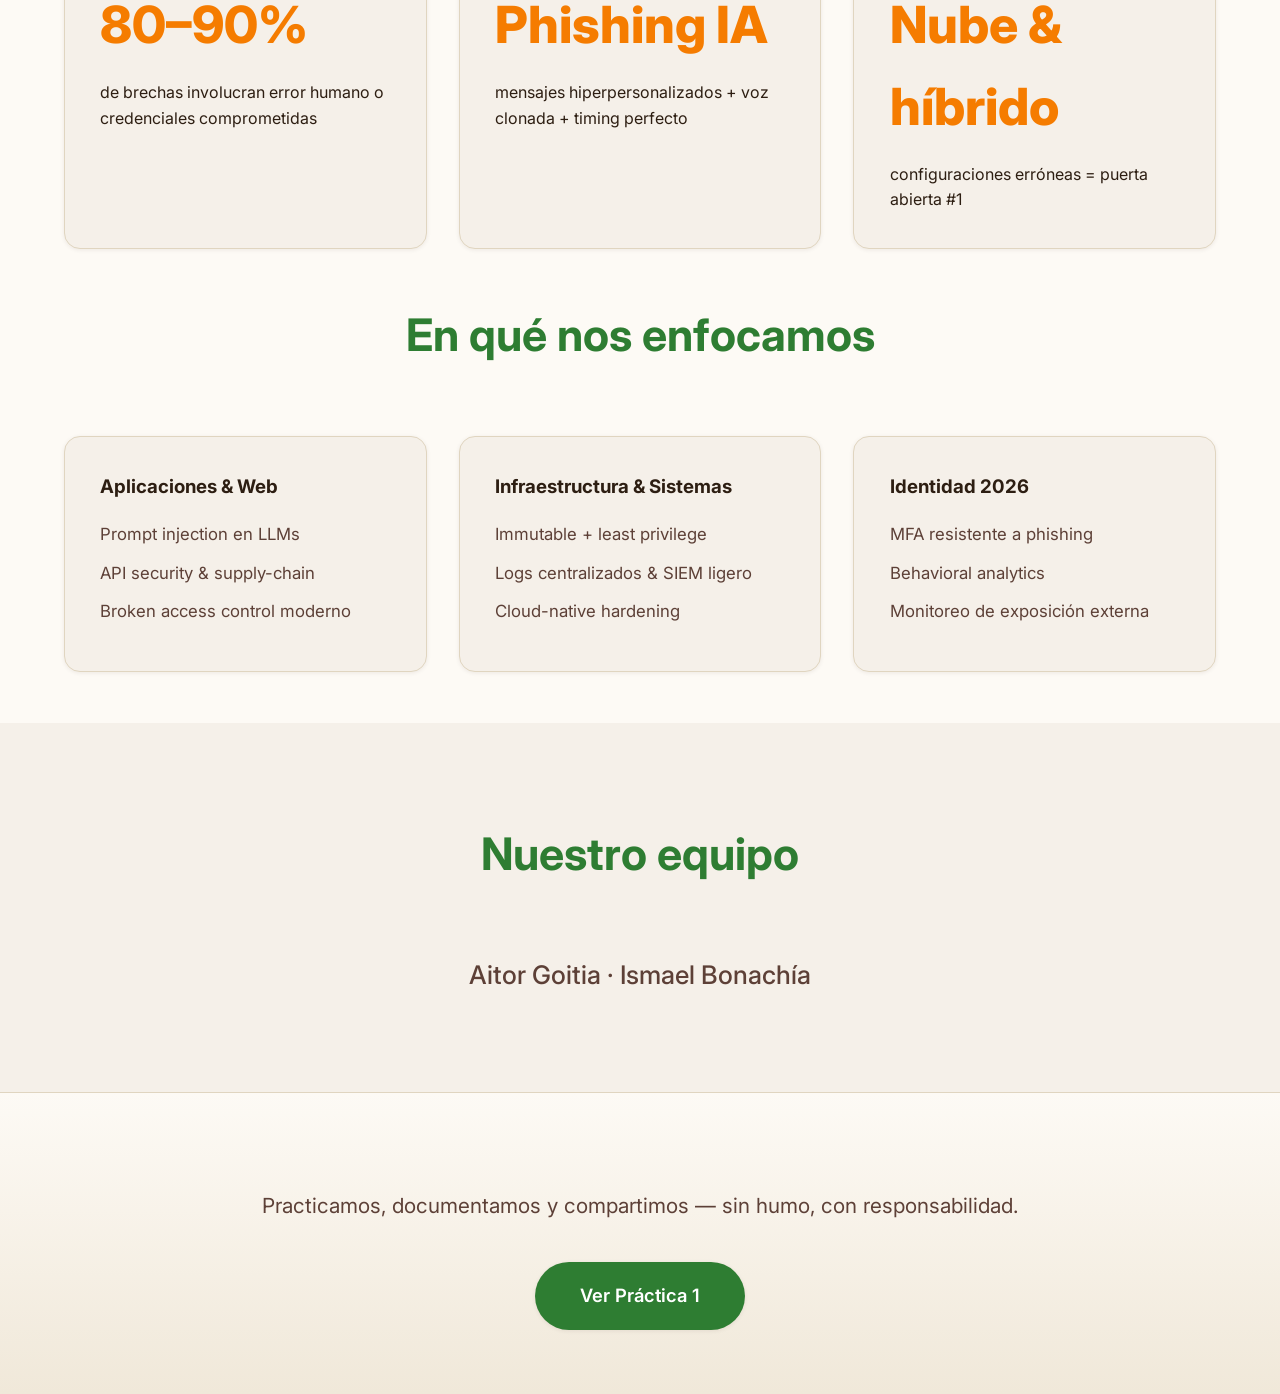
==== commit 25d1a488: "feat: integracion de practicas 3 y 5 con estilos css independientes y script de scraping multimodal" ====
--- a/index.html
+++ b/index.html
@@ -21,11 +21,11 @@
                 <li><a href="practica2.html">Práctica 2</a></li>
                 <li><a href="practica3.html">Práctica 3</a></li>
                 <li><a href="practica4.html">Práctica 4</a></li>
+                <li><a href="practica5.html">Práctica 5</a></li>
             </ul>
         </nav>
 
         <main>
-            <!-- Hero principal – muy limpio y centrado -->
             <section class="hero">
                 <div class="hero-content">
                     <h1>Pensamos como atacantes<br />para proteger mejor</h1>
@@ -45,7 +45,6 @@
                 </div>
             </section>
 
-            <!-- Principios – tarjetas con elevación sutil -->
             <section class="principles" id="principles">
                 <div class="section-header">
                     <h2>Nuestros principios fundamentales</h2>
@@ -88,7 +87,6 @@
                 <br />
             </section>
 
-            <!-- Por qué 2026 – stats / bloques cortos -->
             <section class="why">
                 <div class="section-header">
                     <h2>El panorama en 2026</h2>
@@ -117,7 +115,6 @@
                 <br />
             </section>
 
-            <!-- Enfoque actual – grid limpio -->
             <section class="focus" id="focus">
                 <div class="section-header">
                     <h2>En qué nos enfocamos</h2>
@@ -152,7 +149,6 @@
                 <br />
             </section>
 
-            <!-- Equipo – minimal -->
             <section class="team" id="team">
                 <div class="section-header">
                     <h2>Nuestro equipo</h2>
@@ -160,7 +156,6 @@
                 <p class="team-text">Aitor Goitia · Ismael Bonachía</p>
             </section>
 
-            <!-- Footer CTA -->
             <footer class="footer">
                 <p>
                     Practicamos, documentamos y compartimos — sin humo, con
@@ -174,4 +169,4 @@
             </footer>
         </main>
     </body>
-</html>
+</html>
